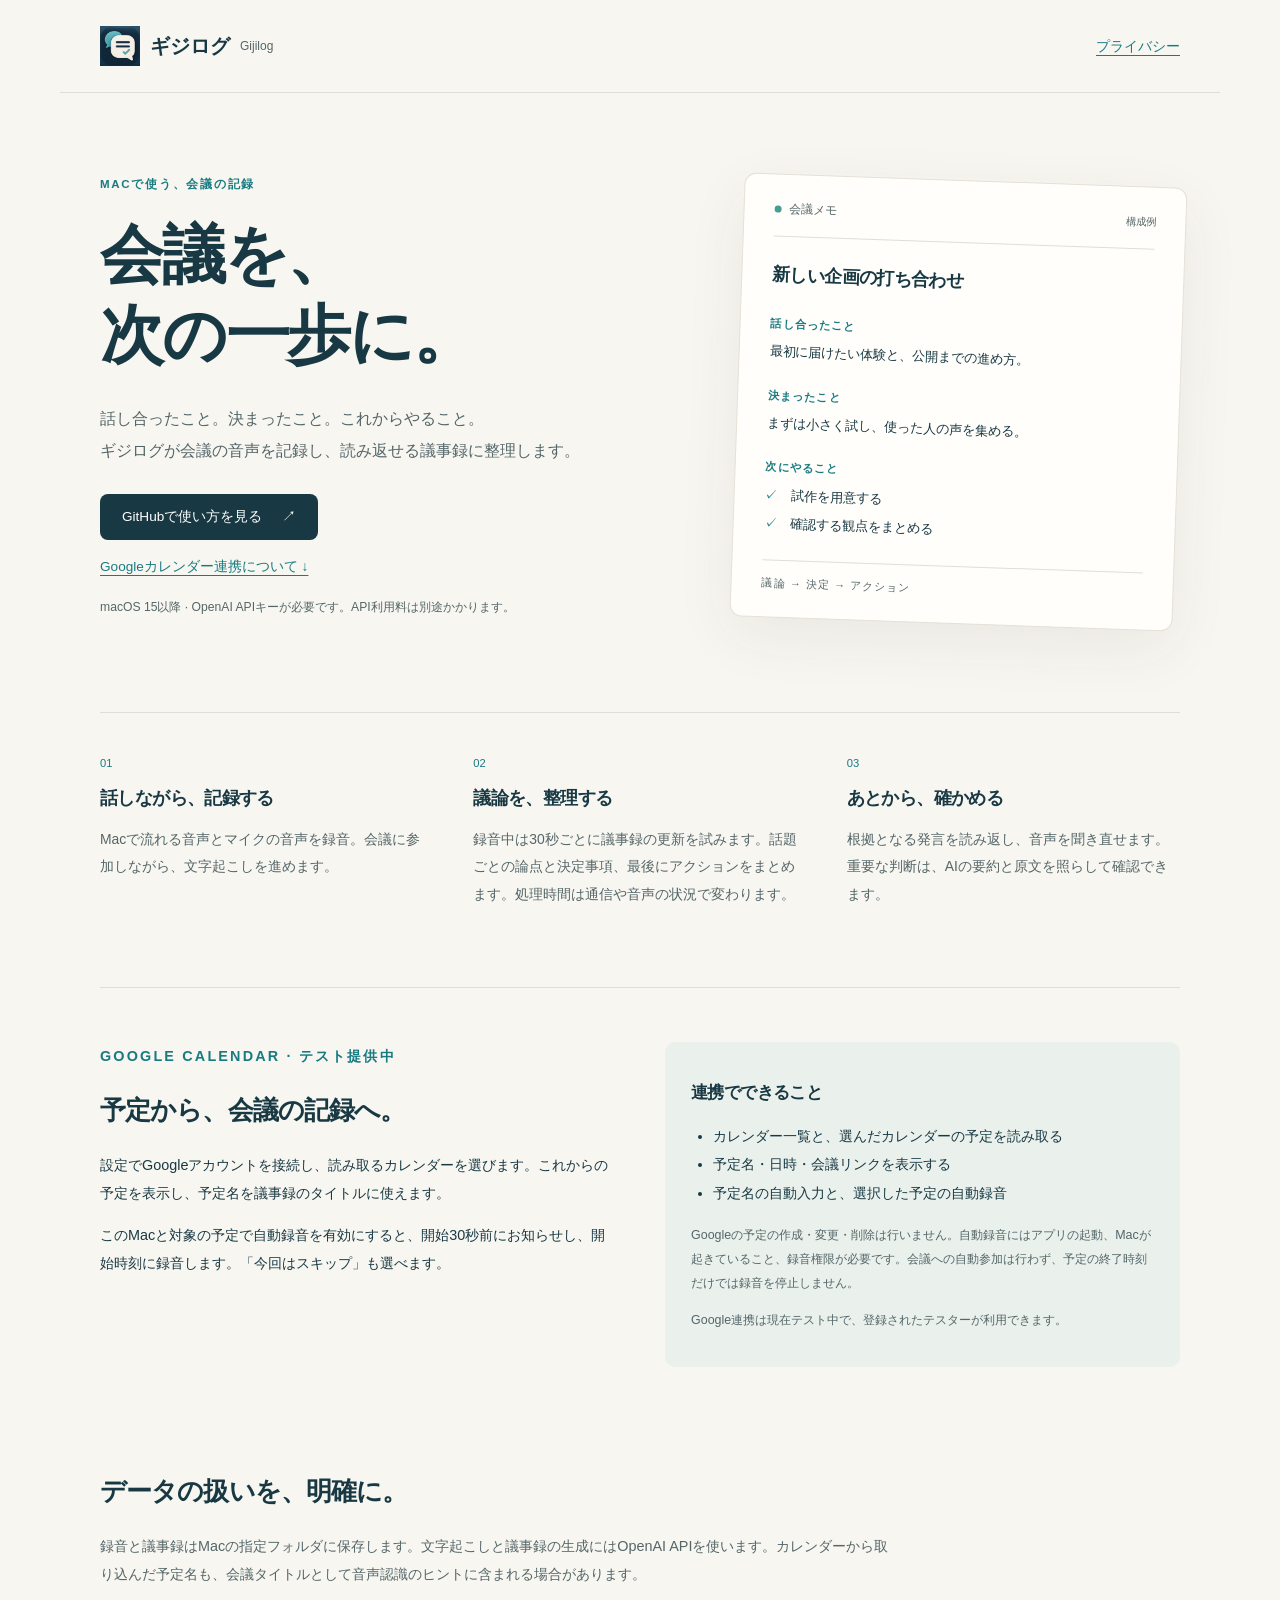
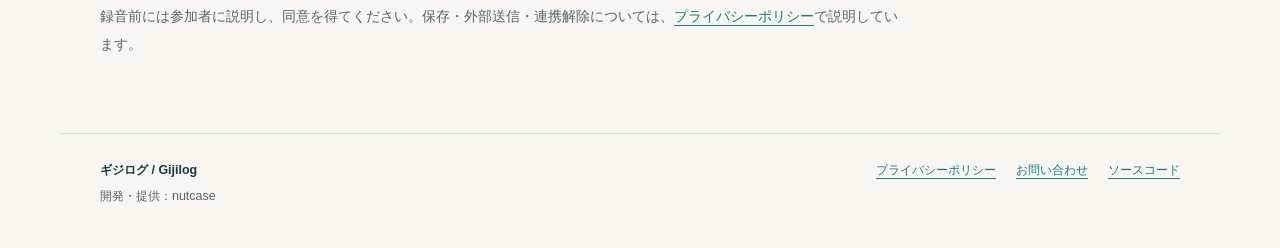
==== docs/index.html @ f92b948c "Add Gijilog introduction and privacy policy for OAuth review" ====
<!doctype html>
<html lang="ja">
<head>
  <meta charset="utf-8">
  <meta name="google-site-verification" content="hLLaGW_bKI9RCBi5Jm-6RceBUeBqwVwyGycBb42XTPE">
  <meta name="viewport" content="width=device-width, initial-scale=1">
  <meta name="description" content="ギジログは、Macの会議音声を録音し、議論・決定事項・アクションを整理する議事録アプリです。">
  <title>ギジログ — 会議を、次の一歩に。</title>
  <link rel="icon" href="icon.png">
  <link rel="stylesheet" href="style.css">
</head>
<body>
  <header class="nav"><a class="brand" href="./"><img src="icon.png" width="40" height="40" alt="">ギジログ <span>Gijilog</span></a><a href="privacy.html">プライバシー</a></header>
  <main>
    <section class="hero">
      <div><p class="eyebrow">MACで使う、会議の記録</p><h1>会議を、<br>次の一歩に。</h1><p class="lead">話し合ったこと。決まったこと。これからやること。<br>ギジログが会議の音声を記録し、読み返せる議事録に整理します。</p><div class="actions"><a class="button" href="https://github.com/nutcase/gijilog">GitHubで使い方を見る <span aria-hidden="true">↗</span></a><a href="#calendar">Googleカレンダー連携について ↓</a></div><p class="small">macOS 15以降 · OpenAI APIキーが必要です。API利用料は別途かかります。</p></div>
      <aside class="minutes" aria-label="議事録の構成例。架空の会議です"><div class="paper-top"><span class="dot"></span> 会議メモ <span>構成例</span></div><h2>新しい企画の打ち合わせ</h2><p class="label">話し合ったこと</p><p>最初に届けたい体験と、公開までの進め方。</p><p class="label">決まったこと</p><p>まずは小さく試し、使った人の声を集める。</p><p class="label">次にやること</p><p class="task"><span aria-hidden="true">✓</span> 試作を用意する</p><p class="task"><span aria-hidden="true">✓</span> 確認する観点をまとめる</p><div class="paper-bottom">議論 → 決定 → アクション</div></aside>
    </section>
    <section class="features" aria-label="主な機能"><article><span class="number">01</span><h2>話しながら、記録する</h2><p>Macで流れる音声とマイクの音声を録音。会議に参加しながら、文字起こしを進めます。</p></article><article><span class="number">02</span><h2>議論を、整理する</h2><p>録音中は30秒ごとに議事録の更新を試みます。話題ごとの論点と決定事項、最後にアクションをまとめます。処理時間は通信や音声の状況で変わります。</p></article><article><span class="number">03</span><h2>あとから、確かめる</h2><p>根拠となる発言を読み返し、音声を聞き直せます。重要な判断は、AIの要約と原文を照らして確認できます。</p></article></section>
    <section id="calendar" class="calendar"><div><p class="eyebrow">GOOGLE CALENDAR · テスト提供中</p><h2>予定から、会議の記録へ。</h2><p>設定でGoogleアカウントを接続し、読み取るカレンダーを選びます。これからの予定を表示し、予定名を議事録のタイトルに使えます。</p><p>このMacと対象の予定で自動録音を有効にすると、開始30秒前にお知らせし、開始時刻に録音します。「今回はスキップ」も選べます。</p></div><div class="note"><h3>連携でできること</h3><ul><li>カレンダー一覧と、選んだカレンダーの予定を読み取る</li><li>予定名・日時・会議リンクを表示する</li><li>予定名の自動入力と、選択した予定の自動録音</li></ul><p>Googleの予定の作成・変更・削除は行いません。自動録音にはアプリの起動、Macが起きていること、録音権限が必要です。会議への自動参加は行わず、予定の終了時刻だけでは録音を停止しません。</p><p>Google連携は現在テスト中で、登録されたテスターが利用できます。</p></div></section>
    <section class="data"><h2>データの扱いを、明確に。</h2><p>録音と議事録はMacの指定フォルダに保存します。文字起こしと議事録の生成にはOpenAI APIを使います。カレンダーから取り込んだ予定名も、会議タイトルとして音声認識のヒントに含まれる場合があります。</p><p>録音前には参加者に説明し、同意を得てください。保存・外部送信・連携解除については、<a href="privacy.html">プライバシーポリシー</a>で説明しています。</p></section>
  </main>
  <footer><div><strong>ギジログ / Gijilog</strong><p>開発・提供：nutcase</p></div><div><a href="privacy.html">プライバシーポリシー</a><a href="mailto:bootyz@gmail.com">お問い合わせ</a><a href="https://github.com/nutcase/gijilog">ソースコード</a></div></footer>
</body>
</html>
---- docs/style.css ----
:root{color-scheme:light;--ink:#183944;--muted:#546669;--teal:#187b82;--paper:#f8f6f0;--line:#dedfd7;font-family:-apple-system,BlinkMacSystemFont,"Hiragino Sans","Noto Sans JP",sans-serif;color:var(--ink);background:var(--paper)}
*{box-sizing:border-box}html{scroll-behavior:smooth}body{margin:0}a{color:var(--teal);text-underline-offset:4px}a:hover{text-decoration-thickness:2px}a:focus-visible{outline:3px solid var(--teal);outline-offset:5px}p,li{line-height:1.95}p{margin:0 0 1em}h1,h2,h3{line-height:1.5;letter-spacing:-.035em}h2{font-size:1.6rem}h3{font-size:1.05rem}main,.nav,footer{max-width:1160px;margin:auto;padding-left:40px;padding-right:40px}.nav{display:flex;align-items:center;justify-content:space-between;padding-top:26px;padding-bottom:26px;border-bottom:1px solid var(--line);font-size:.9rem}.brand{display:flex;align-items:center;gap:10px;text-decoration:none;color:var(--ink);font-size:1.25rem;font-weight:700}.brand span{font-size:.75rem;font-weight:400;color:var(--muted)}.brand img{object-fit:contain}.hero{display:grid;grid-template-columns:1.3fr 1fr;gap:60px;align-items:center;padding:80px 0}.eyebrow{font-size:.72rem;font-weight:700;letter-spacing:.15em;color:var(--teal)}h1{font-size:clamp(2.7rem,5vw,4.6rem);line-height:1.25;margin:20px 0 28px}.lead{color:var(--muted);font-size:1rem}.actions{display:flex;flex-direction:column;align-items:flex-start;gap:18px;margin:28px 0 20px;font-size:.85rem}.button{background:var(--ink);color:white;text-decoration:none;padding:14px 22px;border-radius:8px}.button span{margin-left:16px}.small{font-size:.76rem;color:var(--muted)}.minutes{padding:26px 30px;background:#fffefa;border-radius:12px;box-shadow:0 18px 60px #18394412;border:1px solid #e4e1d7;transform:rotate(2deg)}.paper-top{display:flex;align-items:center;gap:8px;font-size:.75rem;color:var(--muted);border-bottom:1px solid var(--line);padding-bottom:18px}.paper-top>span:last-child{margin-left:auto;font-size:.65rem}.dot{width:7px;height:7px;background:#479d96;border-radius:50%}.minutes h2{font-size:1.12rem;margin:25px 0}.minutes p{font-size:.82rem;line-height:1.8}.minutes .label{color:var(--teal);font-size:.7rem;font-weight:700;letter-spacing:.1em;margin:22px 0 6px}.task{margin-bottom:5px}.task span{color:var(--teal);padding-right:10px}.paper-bottom{border-top:1px solid var(--line);margin-top:24px;padding-top:16px;font-size:.68rem;color:var(--muted);letter-spacing:.1em}.features{display:grid;grid-template-columns:repeat(3,1fr);gap:40px;padding:40px 0 65px;border-top:1px solid var(--line)}.number{font-size:.7rem;color:var(--teal)}.features h2{font-size:1.1rem}.features p{font-size:.87rem;color:var(--muted)}.calendar{display:grid;grid-template-columns:1fr 1fr;gap:50px;padding:54px 0;border-top:1px solid var(--line);scroll-margin-top:20px}.calendar p,.calendar li{font-size:.9rem}.note{background:#eaf0eb;border-radius:10px;padding:22px 26px}.note p{font-size:.78rem;color:var(--muted)}ul{padding-left:1.4em}.data{padding:30px 0 60px;max-width:800px}.data p{color:var(--muted);font-size:.9rem}footer{border-top:1px solid var(--line);padding-top:28px;padding-bottom:35px;display:flex;justify-content:space-between;gap:20px;font-size:.78rem}footer p{margin:5px 0;color:var(--muted)}footer div:last-child{display:flex;gap:20px;align-items:flex-start;flex-wrap:wrap}.policy{max-width:860px;padding-top:64px;padding-bottom:70px}.policy h1{font-size:clamp(1.8rem,4vw,2.7rem)}.policy h2{font-size:1.2rem;margin-top:38px}.policy p,.policy li{font-size:.95rem}.policy code{font-size:.85em;overflow-wrap:anywhere;background:#eaf0eb;padding:2px 4px;border-radius:3px}
@media(max-width:760px){main,.nav,footer{padding-left:24px;padding-right:24px}.brand span{display:none}.hero{grid-template-columns:1fr;gap:28px;padding:45px 0}.minutes{transform:none}.features{grid-template-columns:1fr;gap:15px;padding-bottom:35px}.calendar{grid-template-columns:1fr;gap:18px;padding-top:35px}.features h2{margin:8px 0}.data{padding-bottom:30px}footer{flex-direction:column}.policy{padding-top:40px}.policy p,.policy li{font-size:.9rem}}
@media(prefers-reduced-motion:reduce){html{scroll-behavior:auto}}
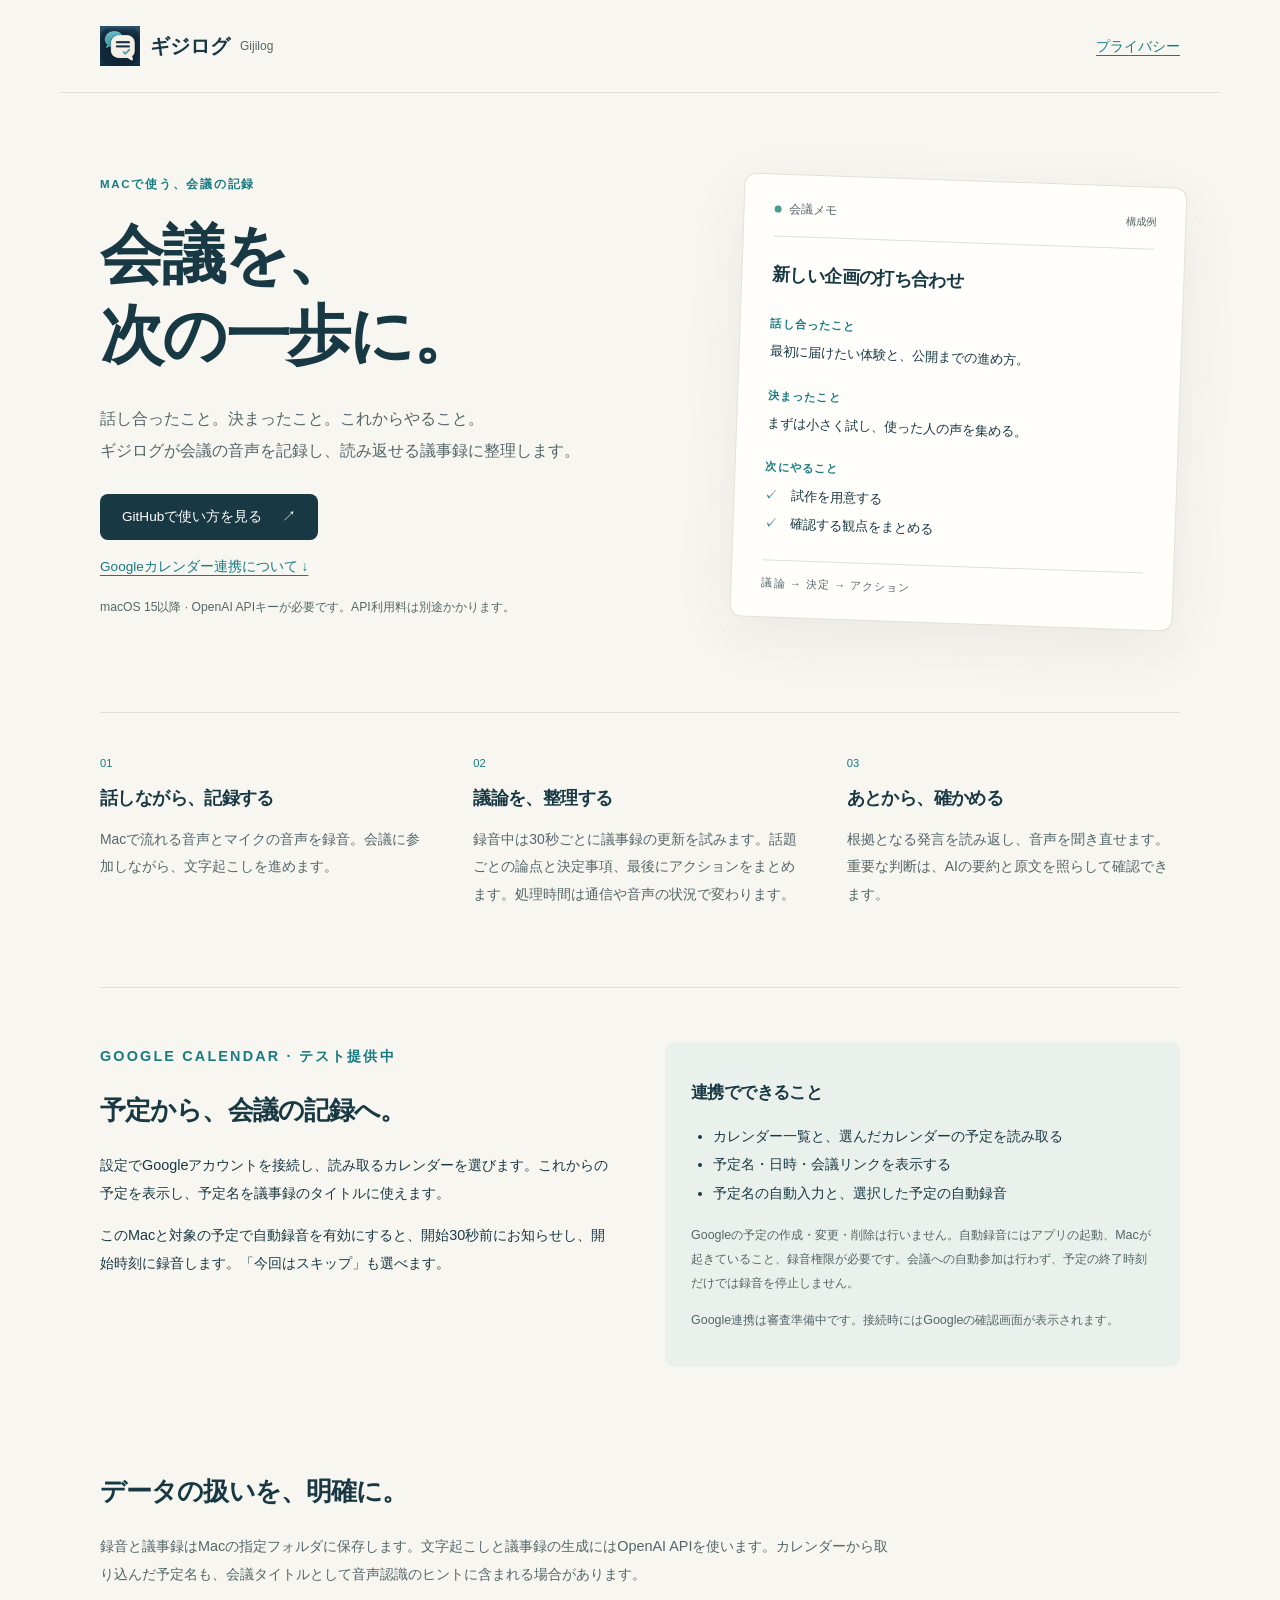
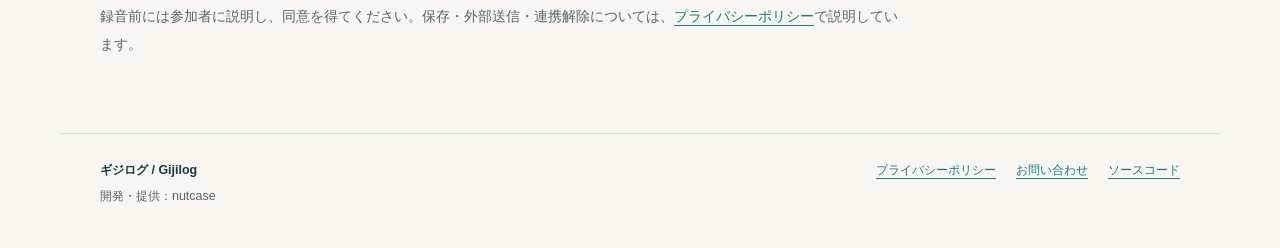
==== commit 1f5e2cbd: "Clarify Google integration review status" ====
--- a/docs/index.html
+++ b/docs/index.html
@@ -17,7 +17,7 @@
       <aside class="minutes" aria-label="議事録の構成例。架空の会議です"><div class="paper-top"><span class="dot"></span> 会議メモ <span>構成例</span></div><h2>新しい企画の打ち合わせ</h2><p class="label">話し合ったこと</p><p>最初に届けたい体験と、公開までの進め方。</p><p class="label">決まったこと</p><p>まずは小さく試し、使った人の声を集める。</p><p class="label">次にやること</p><p class="task"><span aria-hidden="true">✓</span> 試作を用意する</p><p class="task"><span aria-hidden="true">✓</span> 確認する観点をまとめる</p><div class="paper-bottom">議論 → 決定 → アクション</div></aside>
     </section>
     <section class="features" aria-label="主な機能"><article><span class="number">01</span><h2>話しながら、記録する</h2><p>Macで流れる音声とマイクの音声を録音。会議に参加しながら、文字起こしを進めます。</p></article><article><span class="number">02</span><h2>議論を、整理する</h2><p>録音中は30秒ごとに議事録の更新を試みます。話題ごとの論点と決定事項、最後にアクションをまとめます。処理時間は通信や音声の状況で変わります。</p></article><article><span class="number">03</span><h2>あとから、確かめる</h2><p>根拠となる発言を読み返し、音声を聞き直せます。重要な判断は、AIの要約と原文を照らして確認できます。</p></article></section>
-    <section id="calendar" class="calendar"><div><p class="eyebrow">GOOGLE CALENDAR · テスト提供中</p><h2>予定から、会議の記録へ。</h2><p>設定でGoogleアカウントを接続し、読み取るカレンダーを選びます。これからの予定を表示し、予定名を議事録のタイトルに使えます。</p><p>このMacと対象の予定で自動録音を有効にすると、開始30秒前にお知らせし、開始時刻に録音します。「今回はスキップ」も選べます。</p></div><div class="note"><h3>連携でできること</h3><ul><li>カレンダー一覧と、選んだカレンダーの予定を読み取る</li><li>予定名・日時・会議リンクを表示する</li><li>予定名の自動入力と、選択した予定の自動録音</li></ul><p>Googleの予定の作成・変更・削除は行いません。自動録音にはアプリの起動、Macが起きていること、録音権限が必要です。会議への自動参加は行わず、予定の終了時刻だけでは録音を停止しません。</p><p>Google連携は現在テスト中で、登録されたテスターが利用できます。</p></div></section>
+    <section id="calendar" class="calendar"><div><p class="eyebrow">GOOGLE CALENDAR · テスト提供中</p><h2>予定から、会議の記録へ。</h2><p>設定でGoogleアカウントを接続し、読み取るカレンダーを選びます。これからの予定を表示し、予定名を議事録のタイトルに使えます。</p><p>このMacと対象の予定で自動録音を有効にすると、開始30秒前にお知らせし、開始時刻に録音します。「今回はスキップ」も選べます。</p></div><div class="note"><h3>連携でできること</h3><ul><li>カレンダー一覧と、選んだカレンダーの予定を読み取る</li><li>予定名・日時・会議リンクを表示する</li><li>予定名の自動入力と、選択した予定の自動録音</li></ul><p>Googleの予定の作成・変更・削除は行いません。自動録音にはアプリの起動、Macが起きていること、録音権限が必要です。会議への自動参加は行わず、予定の終了時刻だけでは録音を停止しません。</p><p>Google連携は審査準備中です。接続時にはGoogleの確認画面が表示されます。</p></div></section>
     <section class="data"><h2>データの扱いを、明確に。</h2><p>録音と議事録はMacの指定フォルダに保存します。文字起こしと議事録の生成にはOpenAI APIを使います。カレンダーから取り込んだ予定名も、会議タイトルとして音声認識のヒントに含まれる場合があります。</p><p>録音前には参加者に説明し、同意を得てください。保存・外部送信・連携解除については、<a href="privacy.html">プライバシーポリシー</a>で説明しています。</p></section>
   </main>
   <footer><div><strong>ギジログ / Gijilog</strong><p>開発・提供：nutcase</p></div><div><a href="privacy.html">プライバシーポリシー</a><a href="mailto:bootyz@gmail.com">お問い合わせ</a><a href="https://github.com/nutcase/gijilog">ソースコード</a></div></footer>
